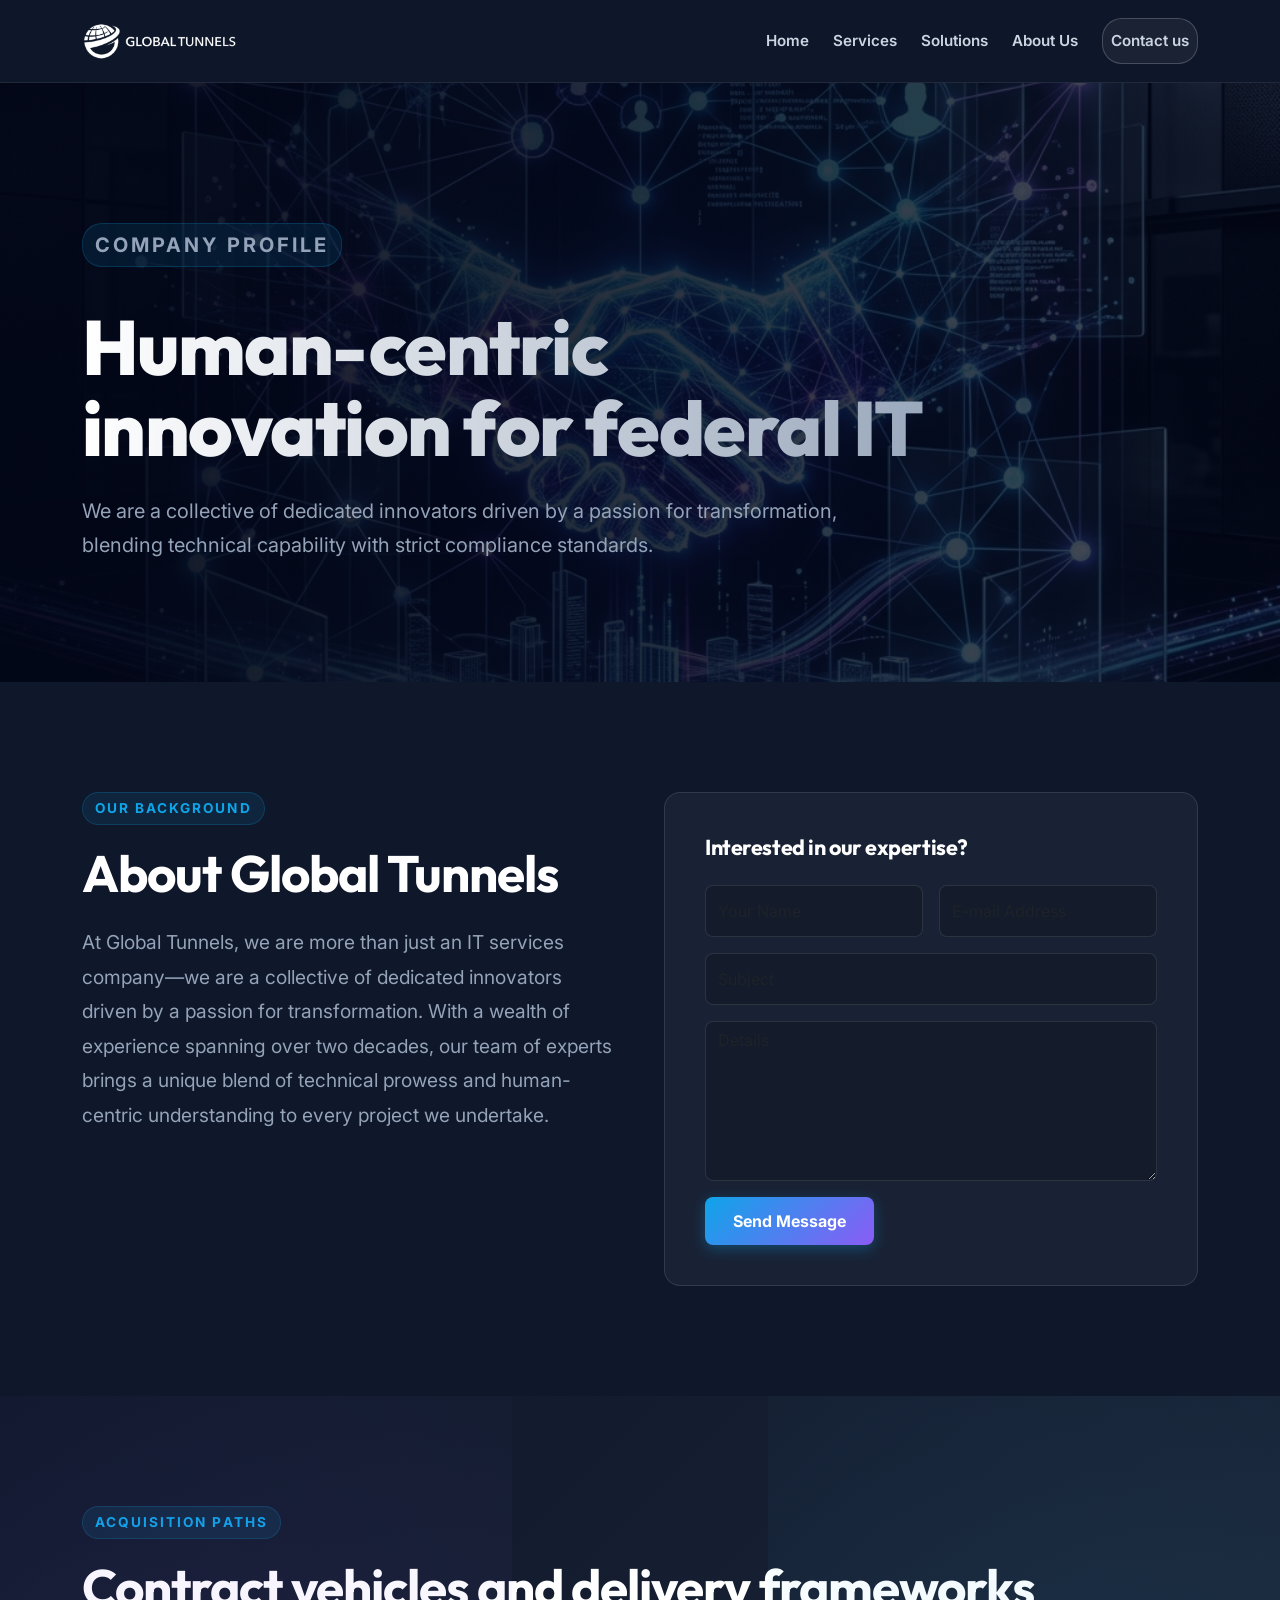
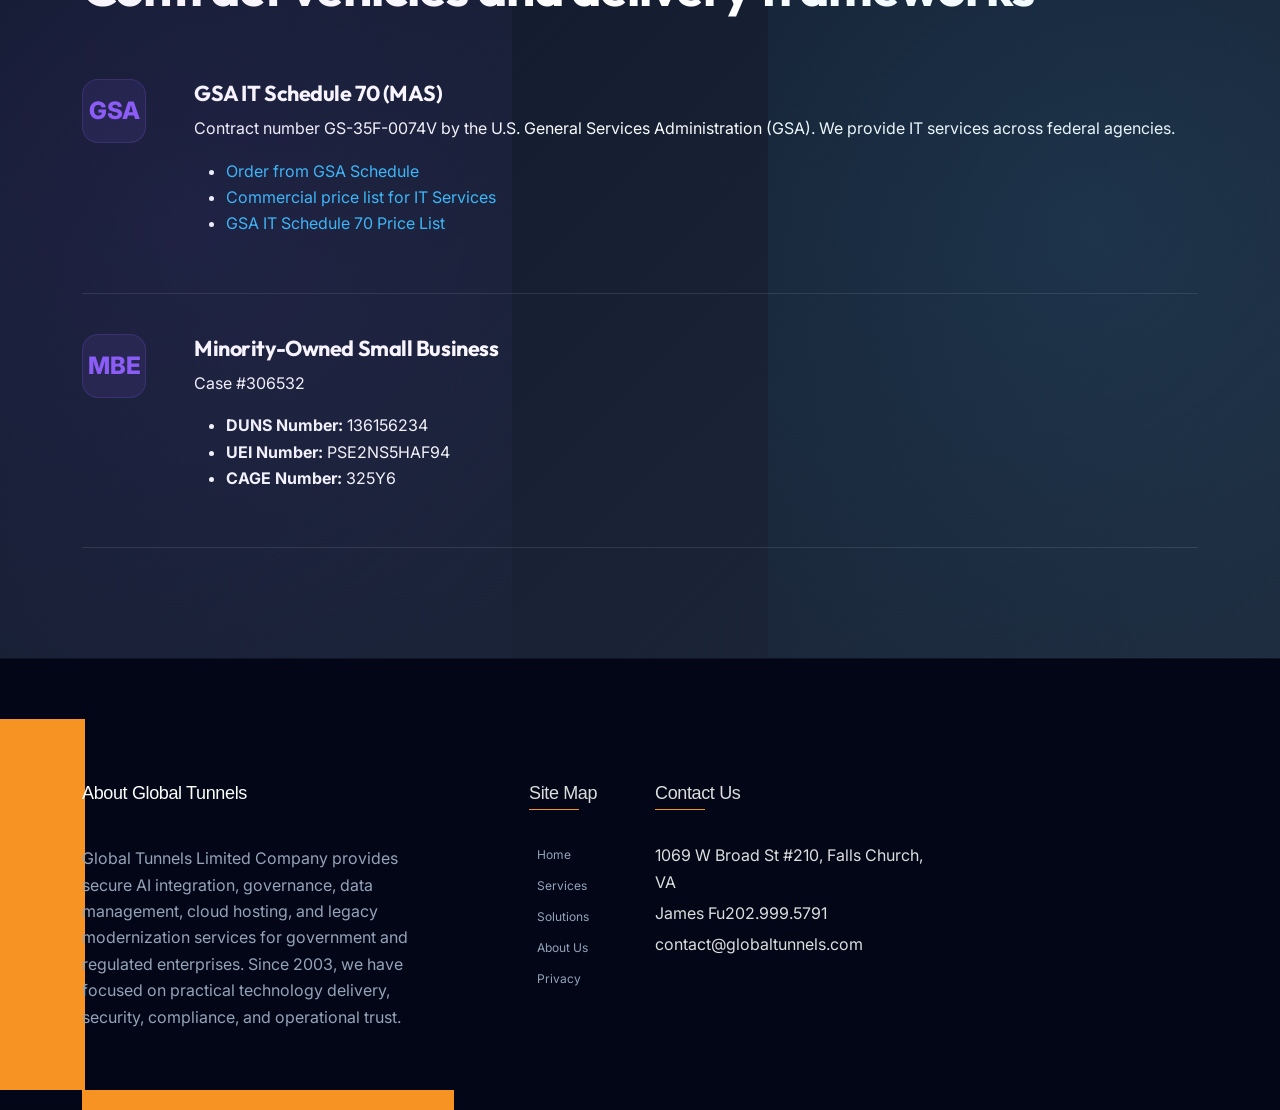
==== about.html @ 94c5c7e5 "refactor: flatten site to raw HTML for native GitHub Pages support, removing SSI" ====
<!DOCTYPE html>
<html lang="en">
  <head>
    <meta charset="utf-8">
<meta http-equiv="X-UA-Compatible" content="IE=edge">
<meta name="viewport" content="width=device-width,initial-scale=1">
<meta name="author" content="Global Tunnels">


<!-- Google tag (gtag.js) -->
<script async src="https://www.googletagmanager.com/gtag/js?id=G-1HNV9DJFR2"></script>
<script>
  window.dataLayer = window.dataLayer || [];
  function gtag(){dataLayer.push(arguments);}
  gtag('js', new Date());

  gtag('config', 'G-1HNV9DJFR2');
</script>

    <title>About Us | Minority-Owned Federal IT Innovators | Global Tunnels</title>
    <meta name="description" content="Global Tunnels is a Minority-Owned Small Business driving human-centric innovation and IT modernization for federal agencies via GSA MAS contracting paths.">
    <meta name="keywords" content="Minority-Owned Small Business, GSA MAS, Federal IT Contractor, Global Tunnels Company Profile">
    <meta property="og:type" content="website">
    <meta property="og:title" content="About Us | Global Tunnels">
    <meta property="og:image" content="images/banner/about_hero.png">
    
<link href=css/bootstrap.5.3.2.min.css rel=stylesheet>
<link href=css/bootstrap-icons.css rel=stylesheet>
<link href=css/style.css rel=stylesheet>
<link href=css/custom.css rel=stylesheet>
<link rel="shortcut icon" href="images/favicon/favicon.ico">
<link rel="apple-touch-icon" sizes="180x180" href="images/favicon/apple-touch-icon.png">
<link rel="icon" type="image/png" sizes="32x32" href="images/favicon/favicon-32x32.png">
<link rel="icon" type="image/png" sizes="16x16" href="images/favicon/favicon-16x16.png">
<link rel="manifest" href="images/favicon/site.webmanifest">
<link rel="mask-icon" href="images/favicon/safari-pinned-tab.svg" color="#5bbad5">
<meta name="msapplication-TileColor" content="#da532c">
<meta name="theme-color" content="#ffffff">


<!-- Google tag (gtag.js) -->
<script async src="https://www.googletagmanager.com/gtag/js?id=G-ZBF4JQSZFN"></script>
<script>
  window.dataLayer = window.dataLayer || [];
  function gtag(){dataLayer.push(arguments);}
  gtag('js', new Date());

  gtag('config', 'G-ZBF4JQSZFN');
</script>

  </head>
  <body>
    <section id="header" class="site-header">
  <nav class="navbar navbar-expand-lg navbar-dark gt-nav" aria-label="Primary navigation">
    <div class="container">
      <a class="navbar-brand gt-brand" href="./">
        <img alt="Global Tunnels" src="images/gt_logo_250.png" data-rjs="2" />
      </a>
      <button class="navbar-toggler" type="button" data-bs-toggle="collapse" data-bs-target="#navbarNav" aria-controls="navbarNav" aria-expanded="false" aria-label="Toggle navigation">
        <span class="navbar-toggler-icon"></span>
      </button>
      <div class="collapse navbar-collapse" id="navbarNav">
        <div class="navbar-nav ms-auto gt-nav-links">
          <a href="./" class="nav-link" aria-current="page">Home</a>
          <a href="services.shtml" class="nav-link">Services</a>
          <a href="solutions.shtml" class="nav-link">Solutions</a>
          <a href="about.shtml" class="nav-link">About Us</a>
          <a href="./#contact" class="nav-link gt-contact-link">Contact us</a>
        </div>
      </div>
    </div>
  </nav>
</section>


    <main>
      <section class="gt-page-hero gt-about-hero" aria-labelledby="about-title">
        <div class="container">
          <p class="gt-kicker">Company Profile</p>
          <h1 id="about-title">Human-centric innovation for federal IT</h1>
          <p>We are a collective of dedicated innovators driven by a passion for transformation, blending technical capability with strict compliance standards.</p>
        </div>
      </section>

      <section class="gt-section" aria-labelledby="about-content">
        <div class="container">
          <div class="row g-5">
            <div class="col-lg-6">
              <p class="gt-eyebrow">Our Background</p>
              <h2 id="about-content">About Global Tunnels</h2>
              <p class="gt-lead">
                At Global Tunnels, we are more than just an IT services company—we are a collective of dedicated innovators driven by a passion for transformation. With a wealth of experience spanning over two decades, our team of experts brings a unique blend of technical prowess and human-centric understanding to every project we undertake.
              </p>
            </div>
            <div class="col-lg-6">
               <div class="gt-contact-form">
                <form action="https://formspree.io/f/mykanpnk" method="post" class="needs-validation" novalidate onsubmit="return confirmSubmission()">
                  <h3 style="color:#ffffff; margin-bottom: 24px; font-family: 'Outfit', sans-serif;">Interested in our expertise?</h3>
                  <div class="status"></div>
                  <div class="row g-3">
                    <div class="col-md-6">
                      <input type="text" name="name" placeholder="Your Name" class="form-control" required>
                    </div>
                    <div class="col-md-6">
                      <input type="email" name="email" placeholder="E-mail Address" class="form-control" required>
                    </div>
                    <div class="col-12">
                      <input type="text" name="subject" placeholder="Subject" class="form-control" required>
                    </div>
                    <div class="col-12">
                      <textarea name="message" placeholder="Details" rows="4" class="form-control" required></textarea>
                    </div>
                    <div class="col-12">
                      <button type="submit" class="btn gt-btn">Send Message</button>
                    </div>
                  </div>
                </form>
              </div>
            </div>
          </div>
        </div>
      </section>

      <section class="gt-section gt-dark-band" aria-labelledby="contracts-title">
        <div class="container">
          <div class="gt-section-heading">
            <p class="gt-eyebrow">Acquisition Paths</p>
            <h2 id="contracts-title">Contract vehicles and delivery frameworks</h2>
          </div>
          
          <div class="gt-service-list">
            <article>
              <span>GSA</span>
              <div>
                <h3>GSA IT Schedule 70 (MAS)</h3>
                <p>Contract number GS-35F-0074V by the U.S. General Services Administration (GSA). We provide IT services across federal agencies.</p>
                <ul>
                  <li><a href="https://www.gsa.gov/tools/supply-procurement-etools/ebuy">Order from GSA Schedule</a></li>
                  <li><a href="resource/Comm_PriceList.pdf">Commercial price list for IT Services</a></li>
                  <li><a href="https://www.gsaadvantage.gov/ref_text/GS35F0074V/0YUWGM.3UL9BA_GS-35F-0074V_PRICELIST.PDF">GSA IT Schedule 70 Price List</a></li>
                </ul>
              </div>
            </article>

            <article>
              <span>MBE</span>
              <div>
                <h3>Minority-Owned Small Business</h3>
                <p>Case #306532</p>
                <ul>
                  <li><strong>DUNS Number:</strong> 136156234</li>
                  <li><strong>UEI Number:</strong> PSE2NS5HAF94</li>
                  <li><strong>CAGE Number:</strong> 325Y6</li>
                </ul>
              </div>
            </article>
          </div>
        </div>
      </section>

    </main>

    <section id="footer">
  <div class="bg--color-dark footer--section">
    <div class="container bg--overlay">
      <div class="row reset--gutter">
        <div class="bg--color-theme bg--overlay col-md-4">
          <div class="footer--about">
            <div class="widget--title gt-footer--about">
              <h2 class="h4">About Global Tunnels</h2>
            </div>
            <div class="links--widget gt-padding-top-about">
              <p>
                Global Tunnels Limited Company provides secure AI integration, governance, data management, cloud hosting, and legacy modernization services for government and regulated enterprises. Since 2003, we have focused on practical technology delivery, security, compliance, and operational trust.
              </p>
            </div>
          </div>
        </div>
        <div class="col-md-8">
          <div class="row footer--widgets">
            <div class="footer--widget col-md-1"></div>
            <div class="footer--widget col-md-2">
              <div class="widget--title">
                <h2 class="h4">Site Map</h2>
              </div>
              <div class="links--widget">
                <ul class="nav flex-column">
                    <li class="nav-item">
                        <a class="nav-link" href="./"><i class="fa fa-angle-double-right me-2"></i>Home</a>
                    </li>
                    <li class="nav-item">
                        <a class="nav-link" href="services.shtml"><i class="fa fa-angle-double-right me-2"></i>Services</a>
                    </li>
                    <li class="nav-item">
                        <a class="nav-link" href="solutions.shtml"><i class="fa fa-angle-double-right me-2"></i>Solutions</a>
                    </li>
                    <li class="nav-item">
                        <a class="nav-link" href="about.shtml"><i class="fa fa-angle-double-right me-2"></i>About Us</a>
                    </li>
                    <li class="nav-item">
                        <a class="nav-link" href="privacy.shtml"><i class="fa fa-angle-double-right me-2"></i>Privacy</a>
                    </li>
                </ul>
              </div>
            </div>
            <div class="footer--widget col-md-5">
              <div class="widget--title">
                <h2 class="h4">Contact Us</h2>
              </div>
              <div class="links--widget">
                <ul class="nav">
                  <li><i class="fa fa-home"></i> 1069 W Broad St #210, Falls Church, VA</li>
                  <li><i class="fa fa-user"></i> James Fu</li>
                  <li><i class="fa fa-phone"></i> 202.999.5791</li>
                  <li><i class="fa fa-envelope"></i> contact@globaltunnels.com</li>
                </ul>
              </div>
            </div>
          </div>
        </div>
      </div>
    </div>
  </div>
</section>

    <!--   JavaScript   -->
    <script src="js/bootstrap.5.3.2.bundle.min.js"></script>
    <script src="js/custom.js"></script>
<!--   END JavaScript   -->
  </body>
</html>
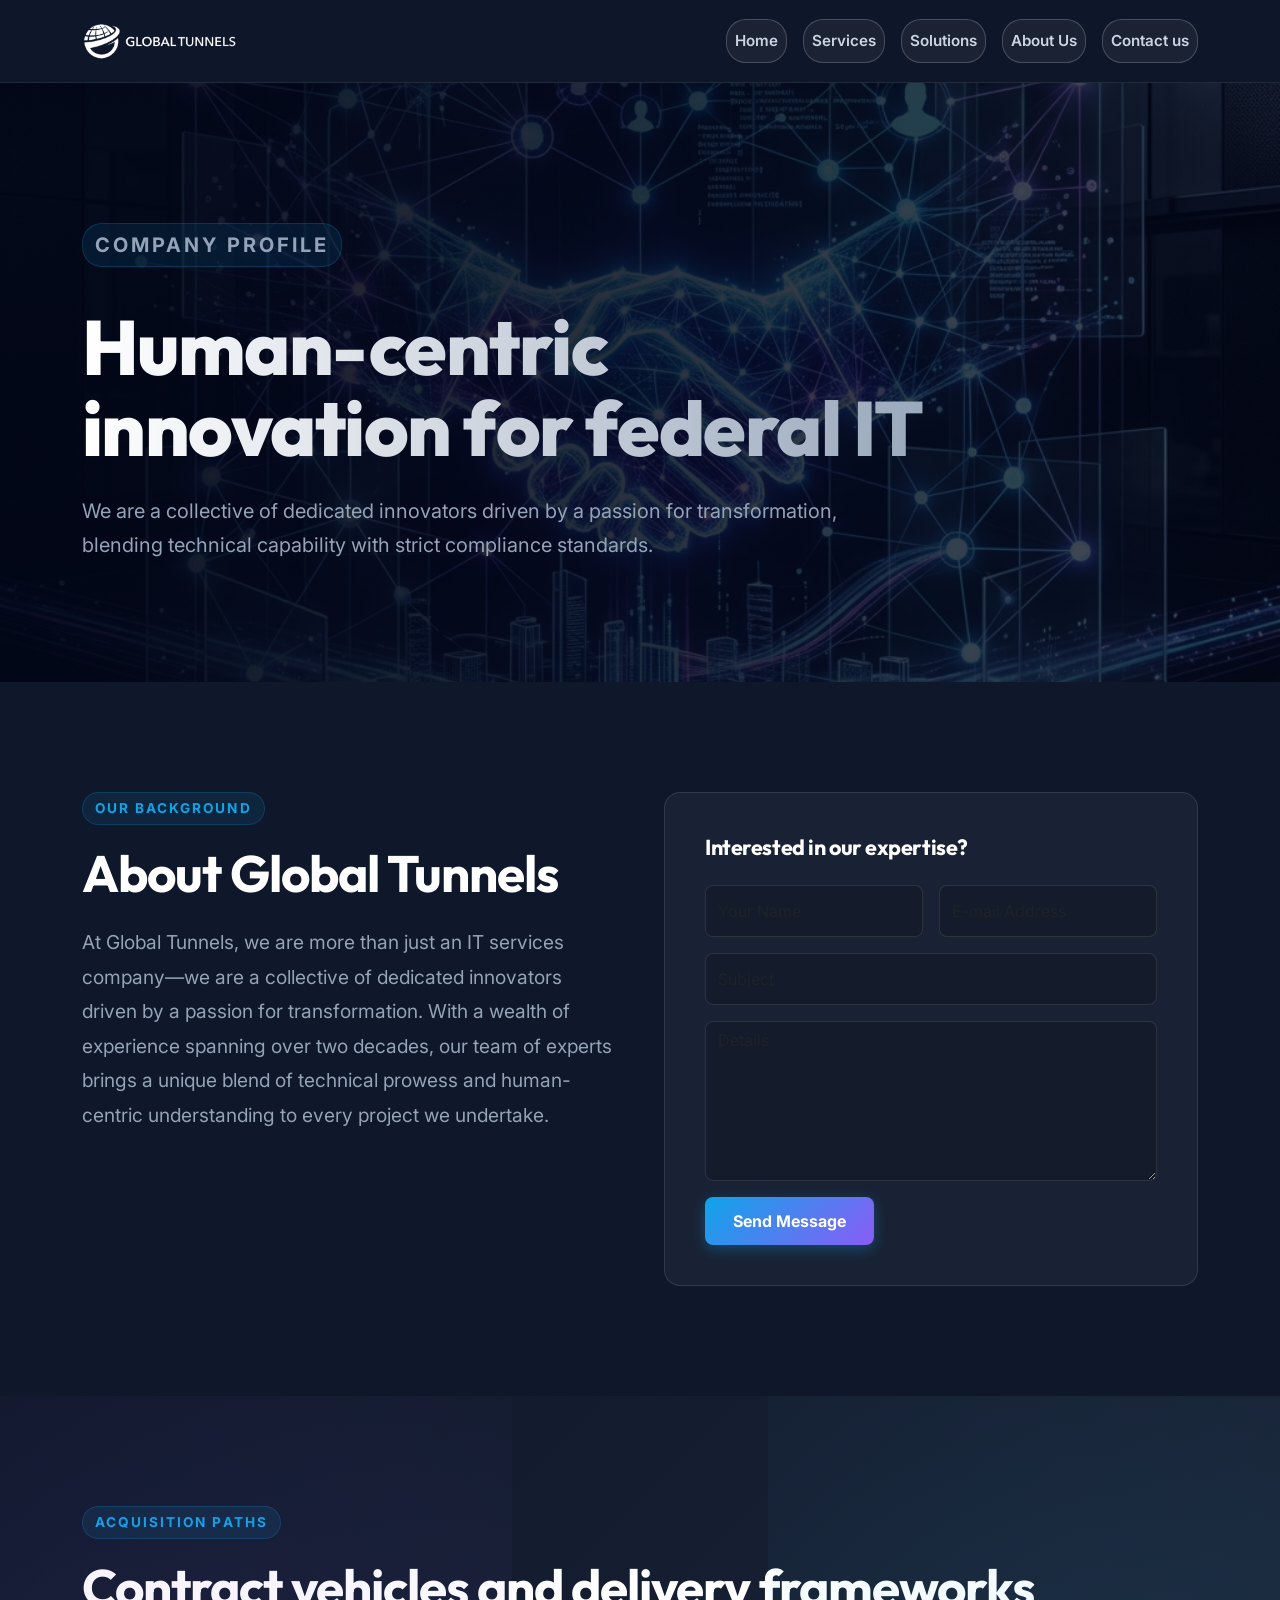
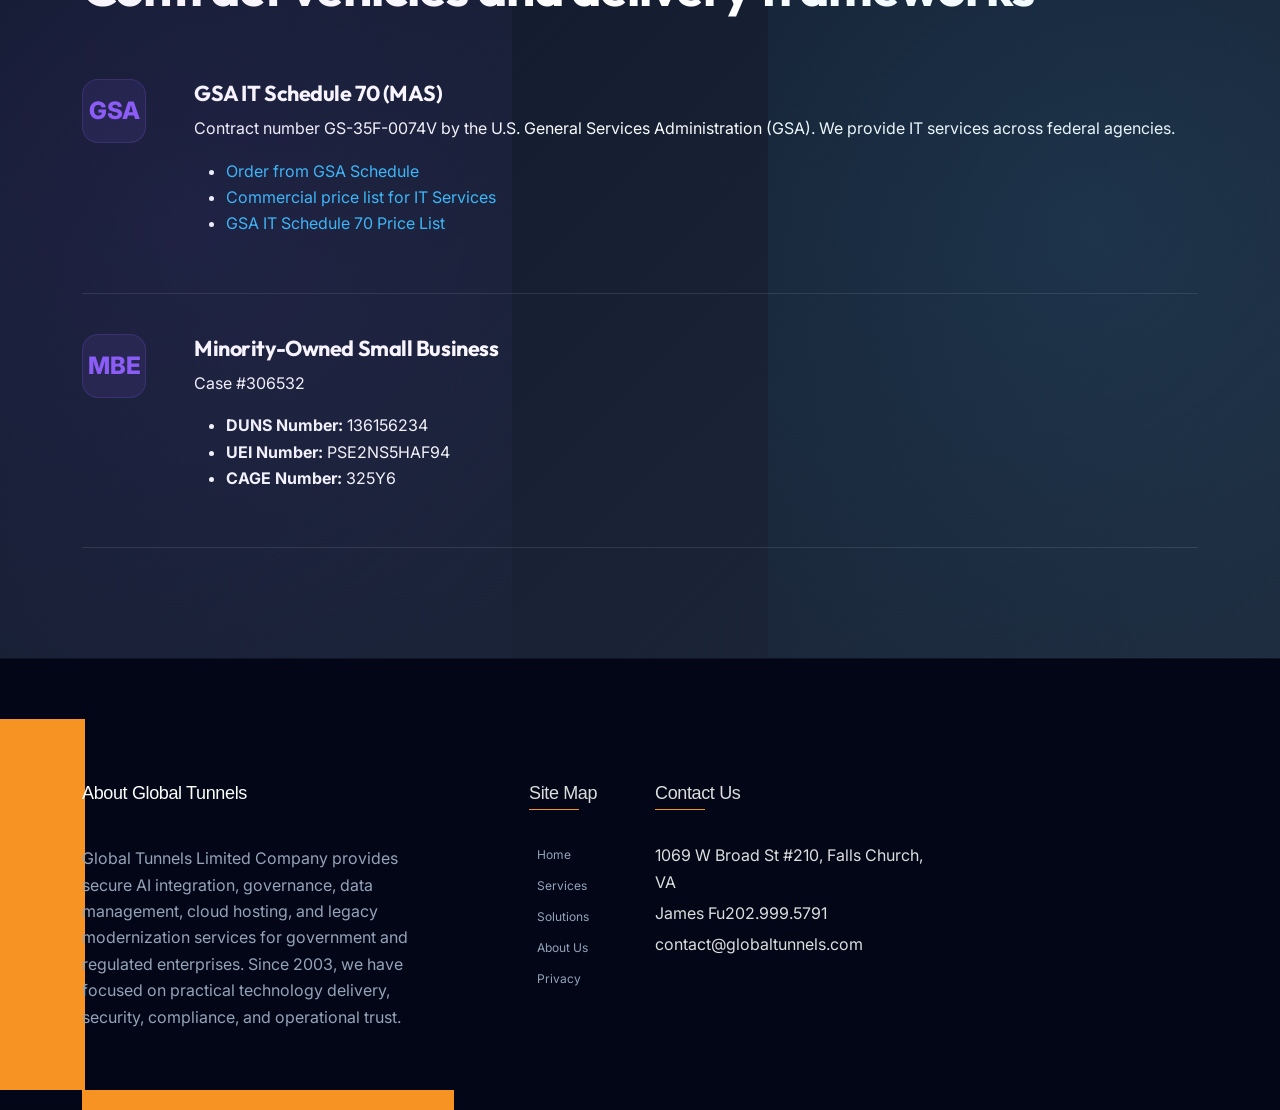
==== commit 248525bd: "feat: migrate to client-side javascript includes to eliminate build pipeline" ====
--- a/about.html
+++ b/about.html
@@ -50,28 +50,7 @@
 
   </head>
   <body>
-    <section id="header" class="site-header">
-  <nav class="navbar navbar-expand-lg navbar-dark gt-nav" aria-label="Primary navigation">
-    <div class="container">
-      <a class="navbar-brand gt-brand" href="./">
-        <img alt="Global Tunnels" src="images/gt_logo_250.png" data-rjs="2" />
-      </a>
-      <button class="navbar-toggler" type="button" data-bs-toggle="collapse" data-bs-target="#navbarNav" aria-controls="navbarNav" aria-expanded="false" aria-label="Toggle navigation">
-        <span class="navbar-toggler-icon"></span>
-      </button>
-      <div class="collapse navbar-collapse" id="navbarNav">
-        <div class="navbar-nav ms-auto gt-nav-links">
-          <a href="./" class="nav-link" aria-current="page">Home</a>
-          <a href="services.shtml" class="nav-link">Services</a>
-          <a href="solutions.shtml" class="nav-link">Solutions</a>
-          <a href="about.shtml" class="nav-link">About Us</a>
-          <a href="./#contact" class="nav-link gt-contact-link">Contact us</a>
-        </div>
-      </div>
-    </div>
-  </nav>
-</section>
-
+    <div id="header-placeholder"></div>
 
     <main>
       <section class="gt-page-hero gt-about-hero" aria-labelledby="about-title">
@@ -160,72 +139,11 @@
 
     </main>
 
-    <section id="footer">
-  <div class="bg--color-dark footer--section">
-    <div class="container bg--overlay">
-      <div class="row reset--gutter">
-        <div class="bg--color-theme bg--overlay col-md-4">
-          <div class="footer--about">
-            <div class="widget--title gt-footer--about">
-              <h2 class="h4">About Global Tunnels</h2>
-            </div>
-            <div class="links--widget gt-padding-top-about">
-              <p>
-                Global Tunnels Limited Company provides secure AI integration, governance, data management, cloud hosting, and legacy modernization services for government and regulated enterprises. Since 2003, we have focused on practical technology delivery, security, compliance, and operational trust.
-              </p>
-            </div>
-          </div>
-        </div>
-        <div class="col-md-8">
-          <div class="row footer--widgets">
-            <div class="footer--widget col-md-1"></div>
-            <div class="footer--widget col-md-2">
-              <div class="widget--title">
-                <h2 class="h4">Site Map</h2>
-              </div>
-              <div class="links--widget">
-                <ul class="nav flex-column">
-                    <li class="nav-item">
-                        <a class="nav-link" href="./"><i class="fa fa-angle-double-right me-2"></i>Home</a>
-                    </li>
-                    <li class="nav-item">
-                        <a class="nav-link" href="services.shtml"><i class="fa fa-angle-double-right me-2"></i>Services</a>
-                    </li>
-                    <li class="nav-item">
-                        <a class="nav-link" href="solutions.shtml"><i class="fa fa-angle-double-right me-2"></i>Solutions</a>
-                    </li>
-                    <li class="nav-item">
-                        <a class="nav-link" href="about.shtml"><i class="fa fa-angle-double-right me-2"></i>About Us</a>
-                    </li>
-                    <li class="nav-item">
-                        <a class="nav-link" href="privacy.shtml"><i class="fa fa-angle-double-right me-2"></i>Privacy</a>
-                    </li>
-                </ul>
-              </div>
-            </div>
-            <div class="footer--widget col-md-5">
-              <div class="widget--title">
-                <h2 class="h4">Contact Us</h2>
-              </div>
-              <div class="links--widget">
-                <ul class="nav">
-                  <li><i class="fa fa-home"></i> 1069 W Broad St #210, Falls Church, VA</li>
-                  <li><i class="fa fa-user"></i> James Fu</li>
-                  <li><i class="fa fa-phone"></i> 202.999.5791</li>
-                  <li><i class="fa fa-envelope"></i> contact@globaltunnels.com</li>
-                </ul>
-              </div>
-            </div>
-          </div>
-        </div>
-      </div>
-    </div>
-  </div>
-</section>
-
+    <div id="footer-placeholder"></div>
     <!--   JavaScript   -->
     <script src="js/bootstrap.5.3.2.bundle.min.js"></script>
     <script src="js/custom.js"></script>
 <!--   END JavaScript   -->
+      <script src="js/components.js"></script>
   </body>
 </html>
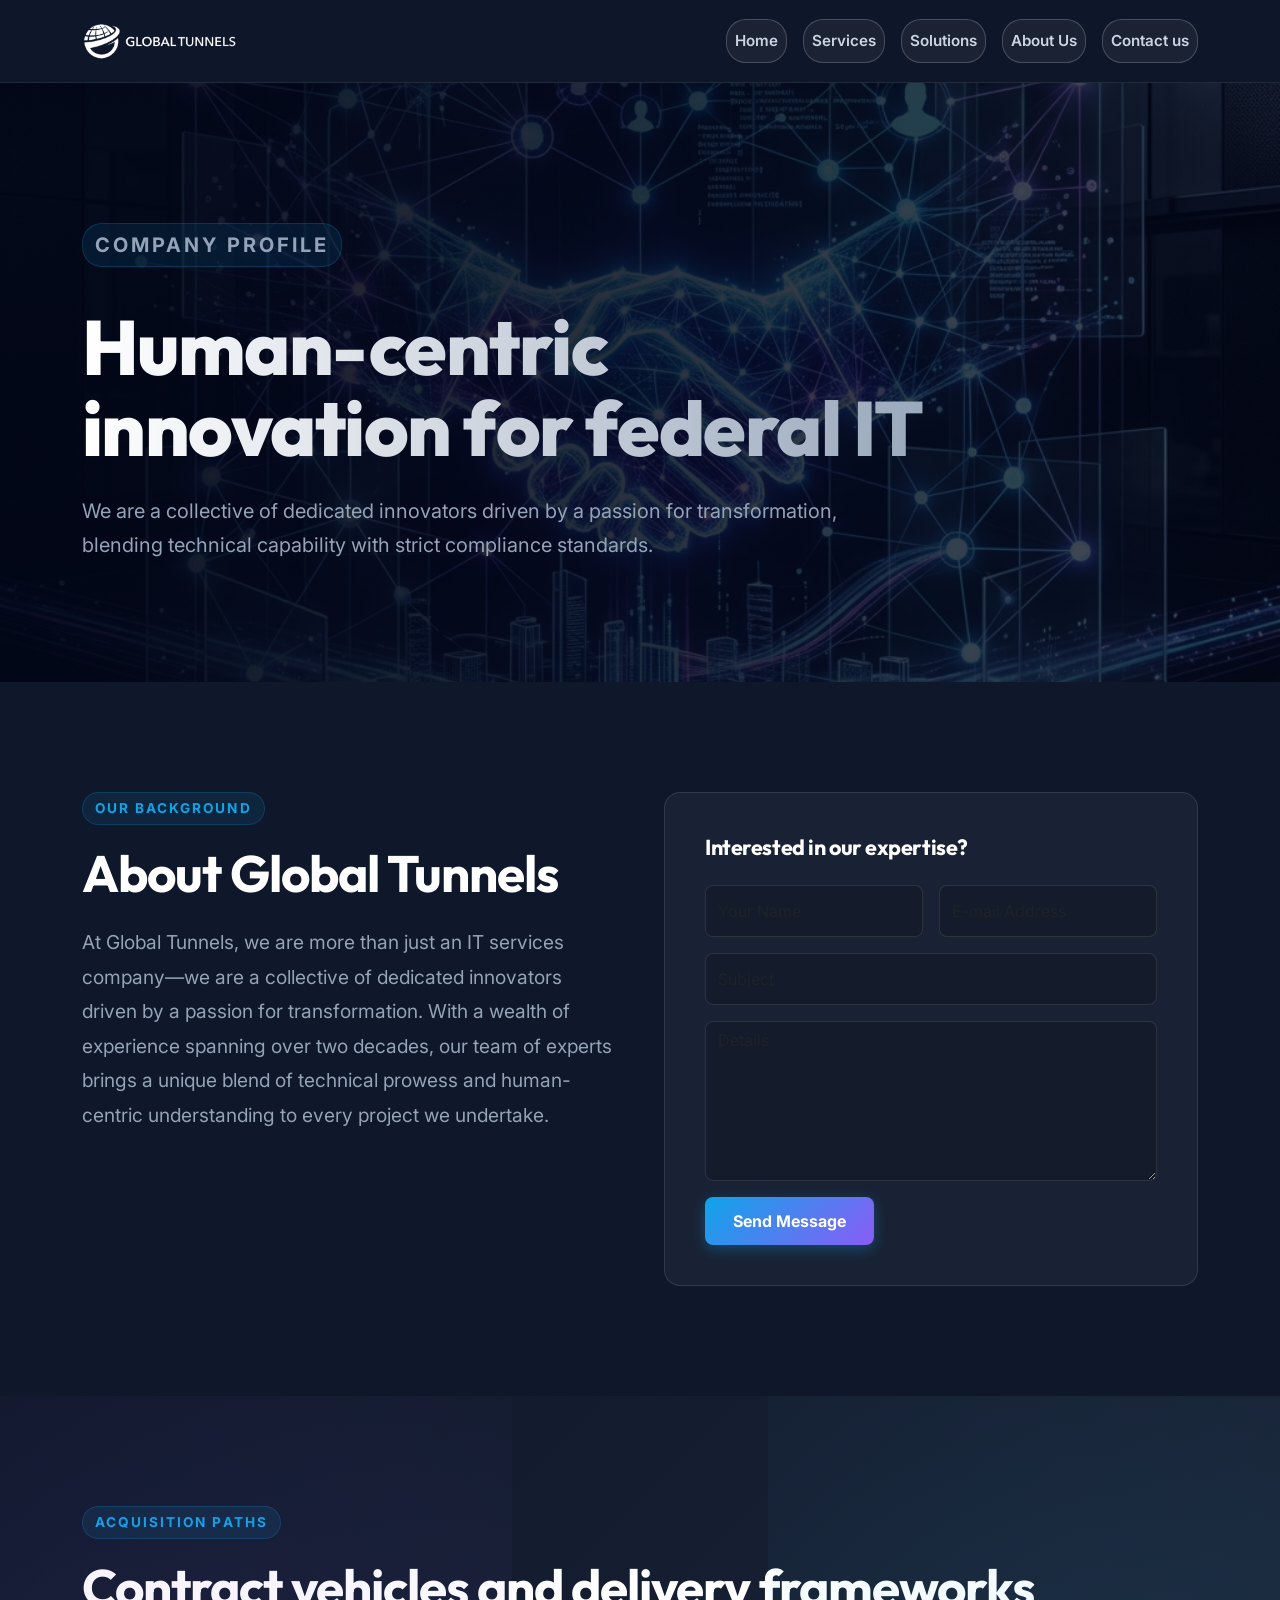
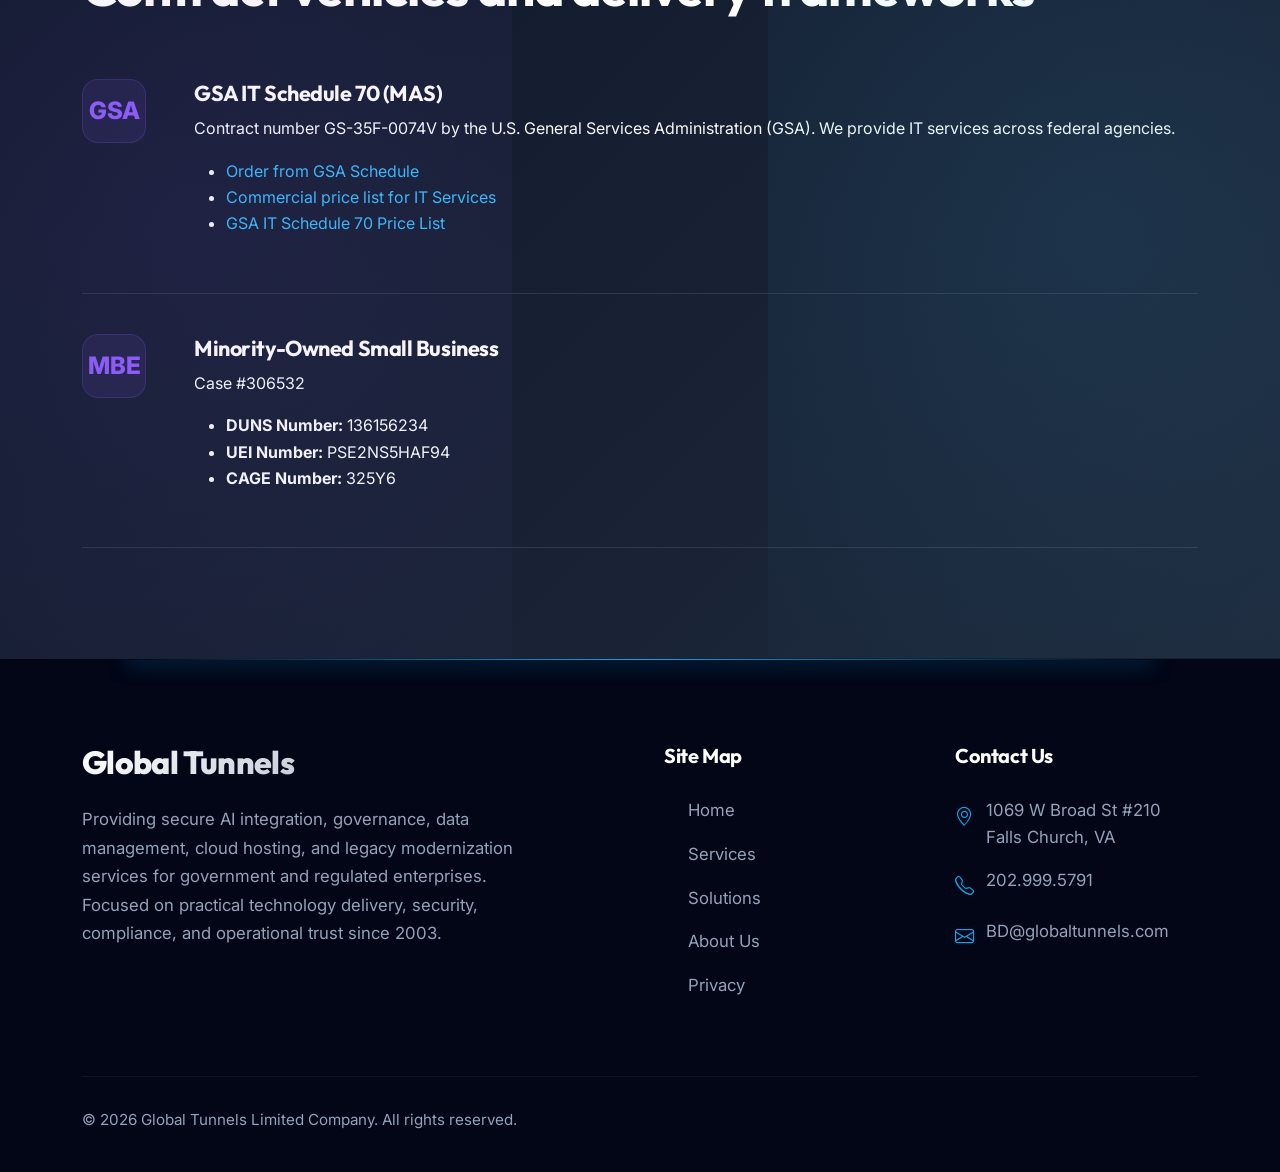
==== commit be0b1ac3: "fix(website): redesign footer and remove duplicate Google Tag Manager" ====
--- a/about.html
+++ b/about.html
@@ -36,17 +36,6 @@
 <link rel="mask-icon" href="images/favicon/safari-pinned-tab.svg" color="#5bbad5">
 <meta name="msapplication-TileColor" content="#da532c">
 <meta name="theme-color" content="#ffffff">
-
-
-<!-- Google tag (gtag.js) -->
-<script async src="https://www.googletagmanager.com/gtag/js?id=G-ZBF4JQSZFN"></script>
-<script>
-  window.dataLayer = window.dataLayer || [];
-  function gtag(){dataLayer.push(arguments);}
-  gtag('js', new Date());
-
-  gtag('config', 'G-ZBF4JQSZFN');
-</script>
 
   </head>
   <body>
